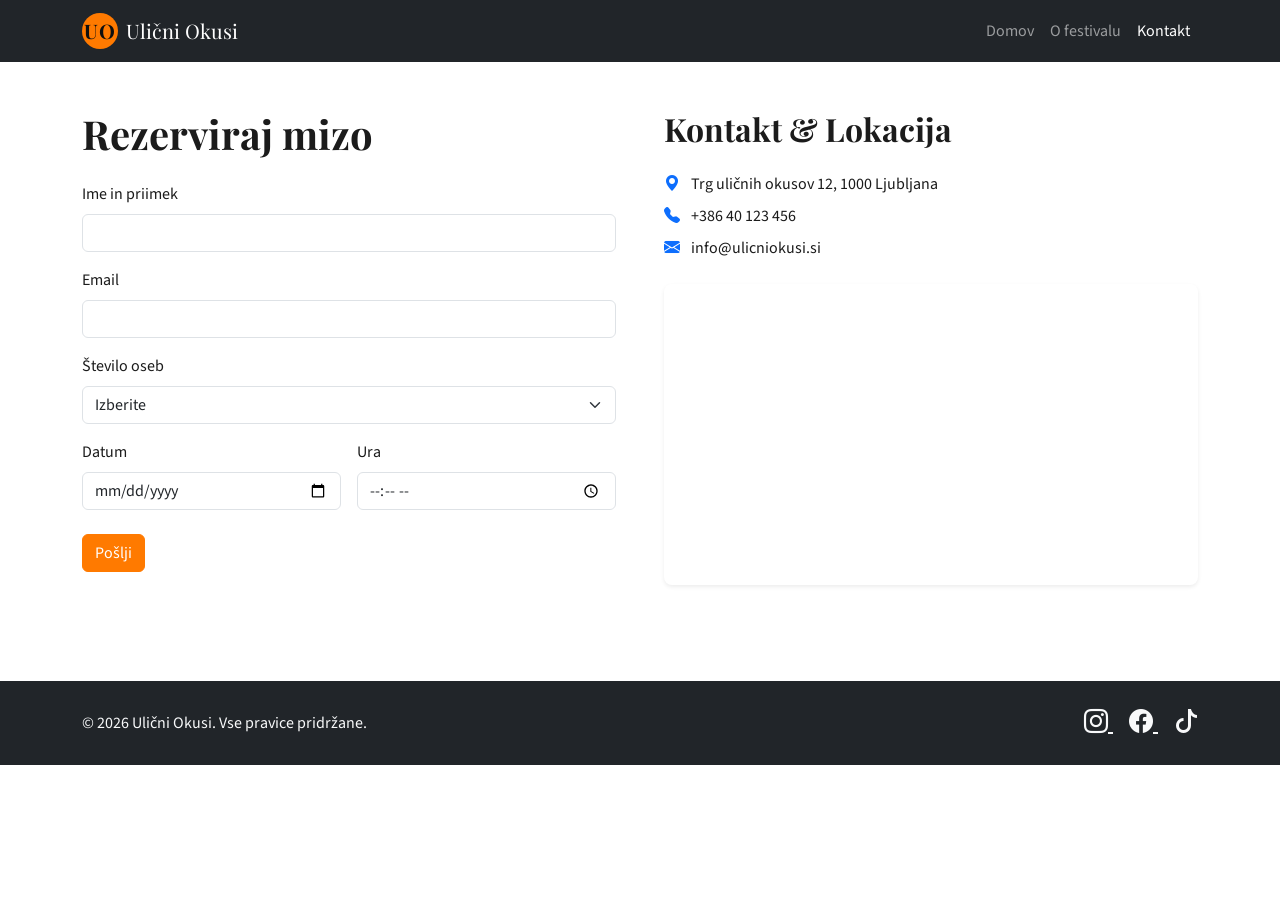
==== kontakt.html @ f286fc42 "Boostrap vaja ." ====
<!doctype html>
<html lang="sl">
  <head>
    <meta charset="utf-8" />
    <meta name="viewport" content="width=device-width, initial-scale=1" />
    <title>Kontakt – Ulični Okusi</title>
    <link
      href="https://cdn.jsdelivr.net/npm/bootstrap@5.3.3/dist/css/bootstrap.min.css"
      rel="stylesheet"
      integrity="sha384-QWTKZyjpPEjISv5WaRU9OFeRpok6YctnYmDr5pNlyT2bRjXh0JMhjY6hW+ALEwIH"
      crossorigin="anonymous"
    />
    <link
      rel="stylesheet"
      href="https://cdn.jsdelivr.net/npm/bootstrap-icons@1.11.3/font/bootstrap-icons.min.css"
    />
    <link rel="stylesheet" href="style.css" />
  </head>
  <body>
    <nav class="navbar navbar-expand-lg navbar-dark bg-dark sticky-top">
      <div class="container">
        <a class="navbar-brand d-flex align-items-center gap-2" href="index.html">
          <span class="brand-logo">UO</span>
          <span>Ulični Okusi</span>
        </a>
        <button
          class="navbar-toggler"
          type="button"
          data-bs-toggle="collapse"
          data-bs-target="#mainNav"
          aria-controls="mainNav"
          aria-expanded="false"
          aria-label="Preklopi navigacijo"
        >
          <span class="navbar-toggler-icon"></span>
        </button>
        <div class="collapse navbar-collapse" id="mainNav">
          <ul class="navbar-nav ms-auto mb-2 mb-lg-0">
            <li class="nav-item">
              <a class="nav-link" href="index.html">Domov</a>
            </li>
            <li class="nav-item">
              <a class="nav-link" href="o-festivalu.html">O festivalu</a>
            </li>
            <li class="nav-item">
              <a class="nav-link active" aria-current="page" href="kontakt.html">Kontakt</a>
            </li>
          </ul>
        </div>
      </div>
    </nav>

    <main class="py-5">
      <div class="container">
        <div class="row g-5">
          <div class="col-lg-6">
            <h1 class="fw-bold mb-4">Rezerviraj mizo</h1>
            <form class="needs-validation" novalidate>
              <div class="mb-3">
                <label for="fullName" class="form-label">Ime in priimek</label>
                <input
                  type="text"
                  class="form-control"
                  id="fullName"
                  required
                />
                <div class="invalid-feedback">Prosimo, vnesite ime in priimek.</div>
              </div>
              <div class="mb-3">
                <label for="email" class="form-label">Email</label>
                <input
                  type="email"
                  class="form-control"
                  id="email"
                  required
                />
                <div class="invalid-feedback">Vnesite veljaven email naslov.</div>
              </div>
              <div class="mb-3">
                <label for="guests" class="form-label">Število oseb</label>
                <select class="form-select" id="guests" required>
                  <option value="" selected disabled>Izberite</option>
                  <option>1</option>
                  <option>2</option>
                  <option>3</option>
                  <option>4</option>
                  <option>5</option>
                  <option>6</option>
                </select>
                <div class="invalid-feedback">Izberite število oseb.</div>
              </div>
              <div class="row g-3">
                <div class="col-md-6">
                  <label for="date" class="form-label">Datum</label>
                  <input type="date" class="form-control" id="date" required />
                  <div class="invalid-feedback">Izberite datum.</div>
                </div>
                <div class="col-md-6">
                  <label for="time" class="form-label">Ura</label>
                  <input type="time" class="form-control" id="time" required />
                  <div class="invalid-feedback">Izberite uro.</div>
                </div>
              </div>
              <button type="submit" class="btn btn-primary mt-4">
                Pošlji
              </button>
            </form>
          </div>

          <div class="col-lg-6">
            <h2 class="fw-bold mb-4">Kontakt & Lokacija</h2>
            <div class="mb-4">
              <p class="mb-2">
                <i class="bi bi-geo-alt-fill me-2 text-primary"></i>
                Trg uličnih okusov 12, 1000 Ljubljana
              </p>
              <p class="mb-2">
                <i class="bi bi-telephone-fill me-2 text-primary"></i>
                +386 40 123 456
              </p>
              <p class="mb-0">
                <i class="bi bi-envelope-fill me-2 text-primary"></i>
                info@ulicniokusi.si
              </p>
            </div>
            <div class="ratio ratio-16x9 rounded-3 overflow-hidden shadow-sm">
              <iframe
                src="https://www.google.com/maps/embed?pb=!1m18!1m12!1m3!1d2769.496454235564!2d14.505751315901743!3d46.05142637911221!2m3!1f0!2f0!3f0!3m2!1i1024!2i768!4f13.1!3m3!1m2!1s0x4765329a84f7e2a7%3A0x9b2d1b8f64f8f1da!2sLjubljana!5e0!3m2!1ssl!2ssi!4v1700000000000!5m2!1ssl!2ssi"
                style="border: 0"
                allowfullscreen
                loading="lazy"
                referrerpolicy="no-referrer-when-downgrade"
                title="Lokacija festivala"
              ></iframe>
            </div>
          </div>
        </div>
      </div>
    </main>

    <footer class="bg-dark text-light mt-5 py-4">
      <div class="container text-center text-md-start">
        <div class="row g-3 align-items-center">
          <div class="col-md-6">
            <p class="mb-0">
              &copy; 2026 Ulični Okusi. Vse pravice pridržane.
            </p>
          </div>
          <div class="col-md-6 text-md-end">
            <a class="text-light fs-4 me-3" href="#" aria-label="Instagram">
              <i class="bi bi-instagram"></i>
            </a>
            <a class="text-light fs-4 me-3" href="#" aria-label="Facebook">
              <i class="bi bi-facebook"></i>
            </a>
            <a class="text-light fs-4" href="#" aria-label="TikTok">
              <i class="bi bi-tiktok"></i>
            </a>
          </div>
        </div>
      </div>
    </footer>

    <script
      src="https://cdn.jsdelivr.net/npm/bootstrap@5.3.3/dist/js/bootstrap.bundle.min.js"
      integrity="sha384-YvpcrYf0tY3lHB60NNkmXc5s9fDVZLESaAA55NDzOxhy9GkcIdslK1eN7N6jIeHz"
      crossorigin="anonymous"
    ></script>
    <script src="script.js"></script>
  </body>
</html>
---- style.css ----
@import url("https://fonts.googleapis.com/css2?family=Playfair+Display:wght@600;700&family=Source+Sans+3:wght@300;400;500;600&display=swap");

:root {
  --brand-dark: #111111;
  --brand-accent: #ff7a00;
  --hero-height: 70vh;
}

body {
  font-family: "Source Sans 3", system-ui, sans-serif;
  color: #1b1b1b;
}

h1,
h2,
h3,
.navbar-brand {
  font-family: "Playfair Display", "Source Sans 3", serif;
}

.brand-logo {
  display: inline-flex;
  width: 36px;
  height: 36px;
  align-items: center;
  justify-content: center;
  background: var(--brand-accent);
  color: #0f0f0f;
  border-radius: 50%;
  font-weight: 700;
  letter-spacing: 1px;
}

.hero-image {
  height: var(--hero-height);
  object-fit: cover;
}

.food-image {
  width: 100%;
  height: 220px;
  object-fit: cover;
}

.chef-image {
  height: 260px;
  object-fit: cover;
}

.stall-image {
  height: 220px;
  object-fit: cover;
}

.stall-card {
  cursor: pointer;
  transition: transform 0.2s ease, box-shadow 0.2s ease;
}

.stall-card:hover {
  transform: translateY(-4px);
  box-shadow: 0 12px 24px rgba(0, 0, 0, 0.12);
}

.carousel-caption {
  background: rgba(0, 0, 0, 0.55);
  padding: 1.5rem;
  border-radius: 0.75rem;
}

.btn-primary {
  background-color: var(--brand-accent);
  border-color: var(--brand-accent);
}

.btn-primary:hover,
.btn-primary:focus {
  background-color: #ff8f26;
  border-color: #ff8f26;
}

@media (max-width: 768px) {
  :root {
    --hero-height: 60vh;
  }

  .carousel-caption {
    text-align: left;
  }

  .food-image {
    height: 200px;
  }

  .chef-image {
    height: 230px;
  }

  .stall-image {
    height: 200px;
  }
}
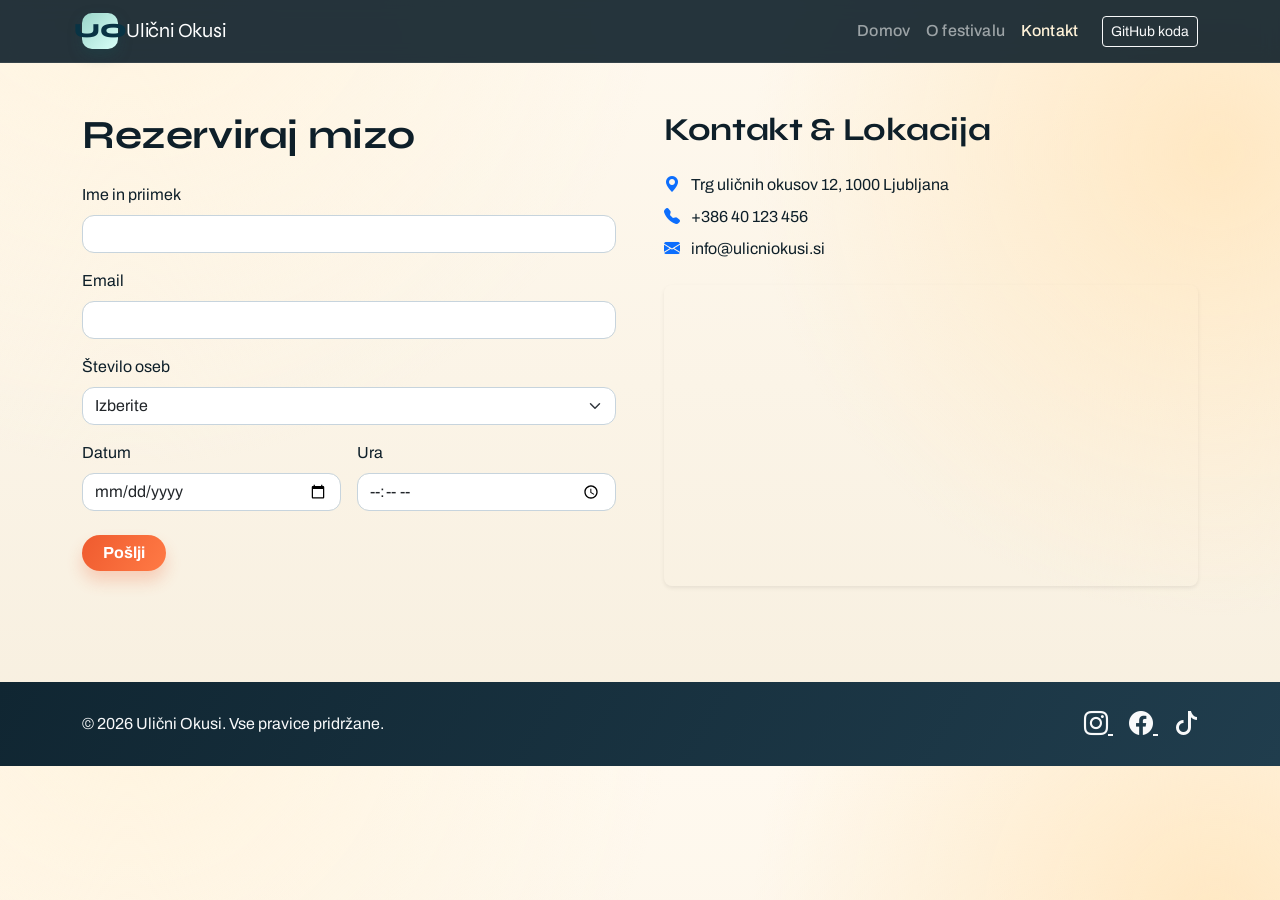
==== commit 9fae99e1: "Popravek ." ====
--- a/kontakt.html
+++ b/kontakt.html
@@ -46,6 +46,14 @@
               <a class="nav-link active" aria-current="page" href="kontakt.html">Kontakt</a>
             </li>
           </ul>
+          <a
+            class="btn btn-outline-light btn-sm ms-lg-3 mt-2 mt-lg-0"
+            href="https://github.com/R3sn1k/Bootstrap"
+            target="_blank"
+            rel="noopener noreferrer"
+          >
+            GitHub koda
+          </a>
         </div>
       </div>
     </nav>
--- a/style.css
+++ b/style.css
@@ -1,21 +1,47 @@
-@import url("https://fonts.googleapis.com/css2?family=Playfair+Display:wght@600;700&family=Source+Sans+3:wght@300;400;500;600&display=swap");
+@import url("https://fonts.googleapis.com/css2?family=Archivo:wght@400;500;700&family=Syne:wght@600;700;800&display=swap");
 
 :root {
-  --brand-dark: #111111;
-  --brand-accent: #ff7a00;
-  --hero-height: 70vh;
+  --ink-900: #0e1f29;
+  --ink-700: #254152;
+  --sand-100: #fbf5ea;
+  --sand-200: #f4e7cf;
+  --mint-300: #9bd6ca;
+  --accent-500: #ef5b2f;
+  --accent-600: #dd4d23;
+  --hero-height: 76vh;
+  --hero-min-height: 420px;
 }
 
 body {
-  font-family: "Source Sans 3", system-ui, sans-serif;
-  color: #1b1b1b;
+  font-family: "Archivo", sans-serif;
+  color: var(--ink-900);
+  background:
+    radial-gradient(circle at 10% -10%, #fff4df 0%, transparent 38%),
+    radial-gradient(circle at 95% 20%, #ffe8c3 0%, transparent 34%),
+    linear-gradient(180deg, #fff9ef 0%, #f7efdf 100%);
 }
 
 h1,
 h2,
 h3,
 .navbar-brand {
-  font-family: "Playfair Display", "Source Sans 3", serif;
+  font-family: "Syne", "Archivo", sans-serif;
+  letter-spacing: -0.01em;
+}
+
+.navbar.bg-dark {
+  background: rgba(14, 31, 41, 0.9) !important;
+  backdrop-filter: blur(8px);
+  border-bottom: 1px solid rgba(255, 255, 255, 0.08);
+}
+
+.navbar .nav-link {
+  font-weight: 500;
+  letter-spacing: 0.01em;
+}
+
+.navbar .nav-link.active {
+  color: #fff2d8 !important;
 }
 
 .brand-logo {
@@ -24,79 +50,189 @@
   height: 36px;
   align-items: center;
   justify-content: center;
-  background: var(--brand-accent);
-  color: #0f0f0f;
-  border-radius: 50%;
+  background: linear-gradient(135deg, var(--mint-300), #d8fff8);
+  color: #083344;
+  border-radius: 10px;
+  font-weight: 800;
+  box-shadow: 0 6px 14px rgba(24, 72, 82, 0.34);
+}
+
+#heroCarousel .carousel-item {
+  height: var(--hero-height);
+  min-height: var(--hero-min-height);
+}
+
+.hero-image {
+  width: 100%;
+  height: var(--hero-height);
+  min-height: var(--hero-min-height);
+  object-fit: cover;
+  object-position: center;
+  filter: saturate(1.05) contrast(1.02);
+}
+
+.carousel-caption {
+  right: auto;
+  left: 8%;
+  bottom: 12%;
+  width: min(620px, 84%);
+  text-align: left;
+  background:
+    linear-gradient(115deg, rgba(14, 31, 41, 0.82), rgba(21, 49, 63, 0.74));
+  border: 1px solid rgba(255, 255, 255, 0.16);
+  backdrop-filter: blur(4px);
+  padding: 1.4rem 1.6rem;
+  border-radius: 1rem;
+  box-shadow: 0 16px 30px rgba(8, 18, 24, 0.35);
+}
+
+.carousel-control-prev,
+.carousel-control-next {
+  width: 8%;
+  opacity: 1;
+}
+
+.carousel-control-prev-icon,
+.carousel-control-next-icon {
+  width: 3.1rem;
+  height: 3.1rem;
+  border-radius: 999px;
+  background-color: rgba(14, 31, 41, 0.8);
+  border: 2px solid rgba(255, 255, 255, 0.82);
+  background-size: 55% 55%;
+}
+
+.carousel-control-prev:hover .carousel-control-prev-icon,
+.carousel-control-next:hover .carousel-control-next-icon {
+  background-color: rgba(14, 31, 41, 0.95);
+}
+
+.btn-primary {
+  background: linear-gradient(120deg, var(--accent-500), #ff7a45);
+  border: none;
+  color: #fff;
   font-weight: 700;
-  letter-spacing: 1px;
-}
-
-.hero-image {
-  height: var(--hero-height);
+  border-radius: 999px;
+  padding-inline: 1.3rem;
+  box-shadow: 0 10px 16px rgba(239, 91, 47, 0.24);
+}
+
+.btn-primary:hover,
+.btn-primary:focus {
+  background: linear-gradient(120deg, var(--accent-600), #f66a36);
+  transform: translateY(-1px);
+}
+
+.badge.text-bg-dark {
+  background: linear-gradient(130deg, #1e3a4a, #355d72) !important;
+}
+
+.card {
+  border: 1px solid rgba(37, 65, 82, 0.13);
+  border-radius: 1rem;
+  overflow: hidden;
+  background: rgba(255, 255, 255, 0.72);
+  backdrop-filter: blur(2px);
+}
+
+.chef-image {
+  height: 280px;
   object-fit: cover;
 }
 
-.food-image {
-  width: 100%;
-  height: 220px;
-  object-fit: cover;
-}
-
-.chef-image {
-  height: 260px;
-  object-fit: cover;
-}
-
 .stall-image {
-  height: 220px;
+  height: 230px;
   object-fit: cover;
 }
 
 .stall-card {
   cursor: pointer;
-  transition: transform 0.2s ease, box-shadow 0.2s ease;
+  transition: transform 0.22s ease, box-shadow 0.22s ease, border-color 0.22s ease;
 }
 
 .stall-card:hover {
-  transform: translateY(-4px);
-  box-shadow: 0 12px 24px rgba(0, 0, 0, 0.12);
-}
-
-.carousel-caption {
-  background: rgba(0, 0, 0, 0.55);
-  padding: 1.5rem;
+  transform: translateY(-6px) rotate(-0.15deg);
+  box-shadow: 0 14px 30px rgba(37, 65, 82, 0.2);
+  border-color: rgba(239, 91, 47, 0.35);
+}
+
+.modal-content {
+  border-radius: 1rem;
+  border: 1px solid rgba(37, 65, 82, 0.18);
+  overflow: hidden;
+}
+
+.modal-header {
+  background: linear-gradient(125deg, #163545, #28546a);
+  color: #fff;
+}
+
+.modal-header .btn-close {
+  filter: invert(1) saturate(0);
+}
+
+.form-control,
+.form-select {
   border-radius: 0.75rem;
-}
-
-.btn-primary {
-  background-color: var(--brand-accent);
-  border-color: var(--brand-accent);
-}
-
-.btn-primary:hover,
-.btn-primary:focus {
-  background-color: #ff8f26;
-  border-color: #ff8f26;
+  border-color: #c7d4dd;
+}
+
+.form-control:focus,
+.form-select:focus {
+  border-color: #7db6ab;
+  box-shadow: 0 0 0 0.25rem rgba(125, 182, 171, 0.25);
+}
+
+footer.bg-dark {
+  background: linear-gradient(120deg, #102632, #203d4d) !important;
+}
+
+footer a.text-light {
+  transition: opacity 0.2s ease, transform 0.2s ease;
+}
+
+footer a.text-light:hover {
+  opacity: 0.78;
+  transform: translateY(-2px);
+}
+
+@media (max-width: 992px) {
+  :root {
+    --hero-height: 64vh;
+    --hero-min-height: 360px;
+  }
+
+  .carousel-caption {
+    left: 6%;
+    bottom: 10%;
+    width: min(560px, 90%);
+  }
 }
 
 @media (max-width: 768px) {
   :root {
-    --hero-height: 60vh;
+    --hero-height: 56vh;
+    --hero-min-height: 300px;
+  }
+
+  .chef-image,
+  .stall-image {
+    height: 220px;
   }
 
   .carousel-caption {
-    text-align: left;
-  }
-
-  .food-image {
-    height: 200px;
-  }
-
-  .chef-image {
-    height: 230px;
-  }
-
-  .stall-image {
-    height: 200px;
-  }
-}
+    left: 5%;
+    right: 5%;
+    bottom: 8%;
+    width: auto;
+    padding: 1rem;
+  }
+
+  .carousel-caption h1 {
+    font-size: 1.55rem;
+  }
+
+  .carousel-caption .lead {
+    font-size: 1rem;
+  }
+}
